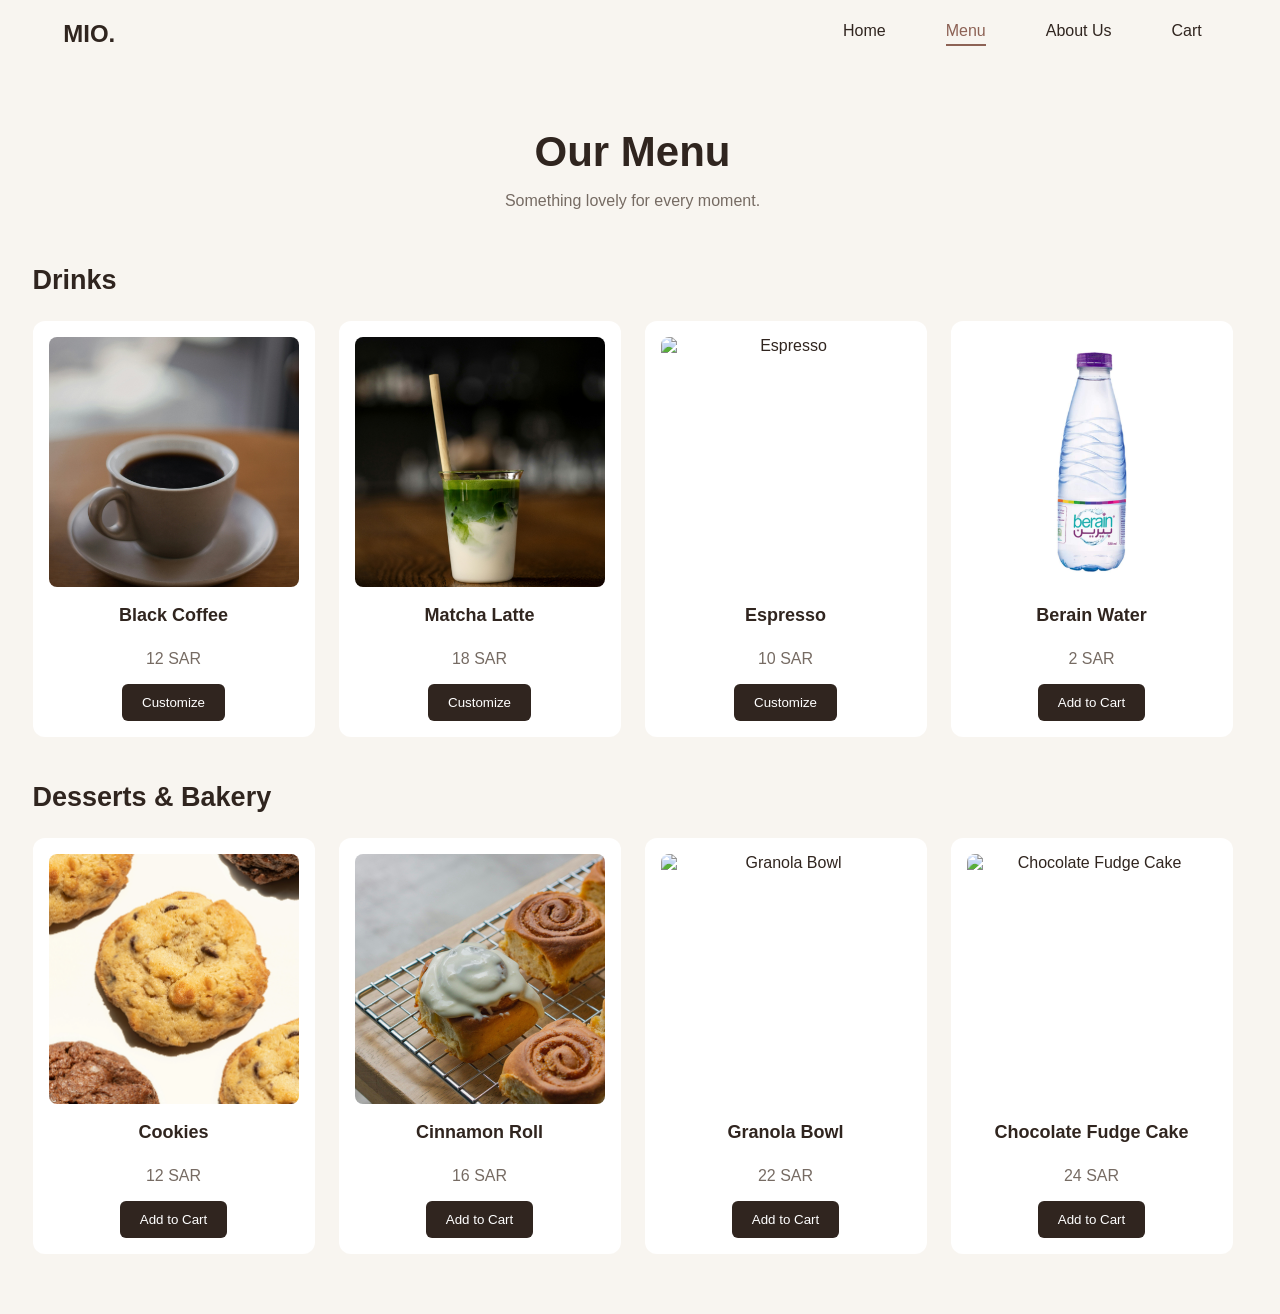
==== menu.html @ ea5eca4a "Add files via upload" ====
<!DOCTYPE html>
<html lang="en">

<head>
    <meta charset="UTF-8">
    <meta name="viewport" content="width=device-width, initial-scale=1.0">
    <title>Menu | MIO Café</title>
    <link rel="stylesheet" href="style.css">
</head>

<body>

    <header>
        <nav>
            <h2>MIO.</h2>

            <div>
                <a href="index.html">Home</a>
                <a href="menu.html">Menu</a>
                <a href="about.html">About Us</a>
                <a href="cart.html">
                    Cart <span id="cart-count" class="cart-count"></span>
                </a>
            </div>
        </nav>
    </header>

    <main class="menu-page">
        <h1>Our Menu</h1>
        <p>Something lovely for every moment.</p>

        <h2>Drinks</h2>

        <div class="menu-grid">

            <div class="menu-card">
                <img src="images/black_coffee.jpg" alt="Black Coffee">
                <h3>Black Coffee</h3>
                <p>12 SAR</p>
                <button onclick="openCustomize('Black Coffee', 12)">Customize</button>
            </div>

            <div class="menu-card">
                <img src="images/matcha.jpg" alt="Matcha Latte">
                <h3>Matcha Latte</h3>
                <p>18 SAR</p>
                <button onclick="openCustomize('Matcha Latte', 18)">Customize</button>
            </div>

            <div class="menu-card">
                <img src="images/espresso.jpg" alt="Espresso">
                <h3>Espresso</h3>
                <p>10 SAR</p>
                <button onclick="openCustomize('Espresso', 10)">Customize</button>
            </div>

            <div class="menu-card">
                <img src="images/berain.jpg" alt="Berain Water">
                <h3>Berain Water</h3>
                <p>2 SAR</p>
                <button onclick="addToCart('Berain Water', 2)">Add to Cart</button>
            </div>

        </div>

        <h2>Desserts & Bakery</h2>

        <div class="menu-grid">

            <div class="menu-card">
                <img src="images/cookies.jpg" alt="Cookies">
                <h3>Cookies</h3>
                <p>12 SAR</p>
                <button onclick="addToCart('Cookies', 12)">Add to Cart</button>
            </div>

            <div class="menu-card">
                <img src="images/cinnamon_roll.jpg" alt="Cinnamon Roll">
                <h3>Cinnamon Roll</h3>
                <p>16 SAR</p>
                <button onclick="addToCart('Cinnamon Roll', 16)">Add to Cart</button>
            </div>

            <div class="menu-card">
                <img src="images/granola_bowl.jpg" alt="Granola Bowl">
                <h3>Granola Bowl</h3>
                <p>22 SAR</p>
                <button onclick="addToCart('Granola Bowl', 22)">Add to Cart</button>
            </div>

            <div class="menu-card">
                <img src="images/chocolate_fudge_cake.jpg" alt="Chocolate Fudge Cake">
                <h3>Chocolate Fudge Cake</h3>
                <p>24 SAR</p>
                <button onclick="addToCart('Chocolate Fudge Cake', 24)">Add to Cart</button>
            </div>

        </div>
    </main>

    <div id="cart-popup" class="cart-popup">
        <div class="popup-content">
            <h2>✓ Added to Cart!</h2>
            <p id="added-product"></p>
            <button onclick="closeCartMessage()">Continue Shopping</button>
        </div>
    </div>

    <!-- Drink Customization Popup -->
    <div id="customize-popup" class="cart-popup">
        <div class="popup-content customize-content">

            <h2 id="customize-title">Customize Your Drink</h2>

            <div id="customize-options"></div>

            <h3 id="customize-price">Total: 0 SAR</h3>

            <button onclick="addCustomizedDrink()">
                Add to Cart
            </button>

            <button class="cancel-button" onclick="closeCustomize()">
                Cancel
            </button>

        </div>
    </div>

    <script src="script.js"></script>

</body>

</html>
---- style.css ----
html {
    scrollbar-gutter: stable;
}

body {
    background-color: #F8F5F0;
    color: #30251F;
    font-family: Arial, sans-serif;
    margin: 0;


    nav {
        display: flex;
        justify-content: space-between;
        align-items: center;
        padding: 20px 40px;
    }

    nav a {
        text-decoration: none;
        color: #30251F;
        margin-left: 25px;
    }

    .hero {
        display: flex;
        justify-content: space-between;
        align-items: center;
        gap: 40px;
        padding: 80px 60px;
        min-height: 60vh;
    }

    .hero-text {
        flex: 1;
    }

    .hero-text h1 {
        font-size: 48px;
        margin-bottom: 20px;
    }

    .hero-text p {
        font-size: 20px;
        margin-bottom: 40px;
    }

    .menu-btn {
        display: inline-block;
        background-color: #30251F;
        color: white;
        padding: 12px 25px;
        text-decoration: none;
        border-radius: 5px;
    }

    .coffee-images {
        display: flex;
        gap: 20px;
    }

    .coffee-images img {
        width: 220px;
        height: 320px;
        object-fit: cover;
        border-radius: 12px;
    }

    @media (max-width: 900px) {
        .hero {
            flex-direction: column;
            align-items: flex-start;
            padding: 40px 25px;
        }

        .hero-text h1 {
            font-size: 36px;
        }

        .coffee-images {
            width: 100%;
        }

        .coffee-images img {
            width: calc(50% - 10px);
            height: 260px;
        }
    }

    .menu-container .product-card img {
        width: 180px;
        height: 200px;
        object-fit: cover;
        border-radius: 10px;
    }

    .menu-container .product-card {
        width: 220px;
    }

    /* Menu Page */

    .menu-section {
        text-align: center;
        padding: 50px 40px;
    }

    .menu-section h1 {
        font-size: 40px;
        margin-bottom: 10px;
    }

    .menu-section>p {
        color: #7A6A60;
        margin-bottom: 40px;
    }

    .menu-container {
        display: flex;
        justify-content: center;
        flex-wrap: wrap;
        gap: 30px;
    }

    .product-card {
        background-color: #FFFFFF;
        padding: 20px;
        border-radius: 15px;
        width: 220px;
        text-align: center;
        box-shadow: 0 4px 15px rgba(0, 0, 0, 0.08);
    }

    .product-card button {
        background-color: #30251F;
        color: white;
        border: none;
        padding: 12px 25px;
        border-radius: 6px;
        cursor: pointer;
    }

    .product-card button:hover {
        background-color: #6B4F3F;
    }

    .cart-section {
        max-width: 1100px;
        margin: 80px auto;
        padding: 30px;
        text-align: center;
    }

    .cart-section h1 {
        font-size: 40px;
    }

    .cart-section>p {
        color: #7A6A60;
        margin-bottom: 40px;
    }

    .cart-item {
        display: flex;
        justify-content: space-between;
        background-color: white;
        padding: 20px;
        margin-bottom: 15px;
        border-radius: 10px;
    }

    #cart-total {
        margin-top: 30px;
    }

    .cart-popup {
        display: none;
        position: fixed;
        inset: 0;
        background-color: rgba(0, 0, 0, 0.45);
        justify-content: center;
        align-items: center;
        z-index: 1000;
    }

    .popup-content {
        background-color: #FFFFFF;
        padding: 40px;
        border-radius: 18px;
        text-align: center;
        width: 320px;
        max-width: calc(100% - 60px);
        box-shadow: 0 10px 30px rgba(0, 0, 0, 0.15);
    }

    .success-icon {
        font-size: 30px;
        color: #62846B;
        margin-bottom: 15px;
    }

    .popup-content h2 {
        color: #30251F;
    }

    .popup-content p {
        color: #7A6A60;
        line-height: 1.6;
    }

    .popup-content button {
        background-color: #30251F;
        color: white;
        border: none;
        padding: 12px 25px;
        border-radius: 6px;
        cursor: pointer;
        margin-top: 15px;
    }

    .popup-content button:hover {
        background-color: #6B4F3F;
    }

    .cart-item {
        align-items: center;
        gap: 15px;
    }

    .cart-item button {
        background-color: #8B5E52;
        color: white;
        border: none;
        padding: 8px 15px;
        border-radius: 6px;
        cursor: pointer;
    }

    .cart-item button:hover {
        background-color: #6B4035;
    }

    .quantity-controls {
        display: flex;
        align-items: center;
        gap: 12px;
    }

    .quantity-controls button {
        background-color: #F8F5F0;
        color: #30251F;
        border: 1px solid #D8C9BE;
        padding: 8px 12px;
        border-radius: 6px;
        cursor: pointer;
    }

    .quantity-controls button:hover {
        background-color: #E8DDD3;
    }

    .quantity-controls span {
        font-weight: bold;
        min-width: 20px;
        text-align: center;
    }

    /* About Us Page */

    .about-section {
        display: flex;
        align-items: center;
        justify-content: space-between;
        gap: 70px;
        max-width: 1100px;
        margin: 70px auto;
        padding: 40px;
    }

    .about-text {
        flex: 1;
    }

    .about-text h1 {
        font-size: 42px;
        margin-bottom: 15px;
    }

    .about-text h2 {
        font-size: 22px;
        color: #8B6F5A;
        margin-bottom: 25px;
    }

    .about-text p {
        font-size: 16px;
        line-height: 1.9;
        color: #5C4A3F;
        margin-bottom: 20px;
    }

    .about-quote {
        font-weight: bold;
        font-style: italic;
        color: #30251F !important;
    }

    .about-image img {
        width: 350px;
        height: 450px;
        object-fit: cover;
        border-radius: 15px;
    }

    @media (max-width: 900px) {
        .about-section {
            flex-direction: column;
            margin: 30px auto;
            padding: 25px;
            gap: 30px;
        }

        .about-image img {
            width: 100%;
            max-width: 350px;
            height: auto;
        }
    }

    /* Minimal Home Page */

    .home-minimal {
        min-height: calc(100vh - 110px);
        display: flex;
        flex-direction: column;
        align-items: center;
        justify-content: center;
        text-align: center;
        padding: 40px 20px;
        box-sizing: border-box;
    }

    .home-label {
        font-size: 12px;
        letter-spacing: 4px;
        color: #8B6F5A;
        margin-bottom: 25px;
    }

    .home-minimal h1 {
        font-size: clamp(36px, 5vw, 65px);
        color: #30251F;
        font-weight: 600;
        margin: 0 0 20px;
    }

    .home-description {
        font-size: 17px;
        color: #76665A;
        margin-bottom: 35px;
    }

    .home-button {
        display: inline-block;
        background-color: #30251F;
        color: white;
        padding: 15px 30px;
        border-radius: 6px;
        text-decoration: none;
        font-size: 15px;
        transition: 0.3s;
    }

    .home-button:hover {
        background-color: #5C4A3F;
        transform: translateY(-2px);
    }

    /* Menu Page */
    .menu-page {
        max-width: 1200px;
        margin: 60px auto;
        padding: 0 30px;
        text-align: center;
    }

    .menu-page h1 {
        font-size: 42px;
        color: #30251F;
        margin-bottom: 10px;
    }

    .menu-page>p {
        color: #766B63;
        margin-bottom: 55px;
    }

    .menu-page h2 {
        text-align: left;
        font-size: 27px;
        color: #30251F;
        margin: 45px 0 25px;
    }

    /* Product Grid */
    .menu-grid {
        display: grid;
        grid-template-columns: repeat(4, 1fr);
        gap: 24px;
    }

    /* Product Cards */
    .menu-card {
        background: #FFFFFF;
        padding: 16px;
        border-radius: 12px;
        text-align: center;
        transition: transform 0.3s ease, box-shadow 0.3s ease;
        display: flex;
        flex-direction: column;
        align-items: center;
    }

    .menu-card:hover {
        transform: translateY(-5px);
        box-shadow: 0 8px 20px rgba(0, 0, 0, 0.08);
    }

    .menu-card img {
        display: block;
        width: 100%;
        aspect-ratio: 1 / 1;
        object-fit: cover;
        border-radius: 8px;
    }

    .menu-card h3 {
        font-size: 18px;
        margin: 18px 0 8px;
        color: #30251F;
    }

    .menu-card p {
        margin-bottom: 16px;
        color: #766B63;
    }

    .menu-card button {
        background: #30251F;
        color: white;
        border: none;
        padding: 11px 20px;
        border-radius: 6px;
        cursor: pointer;
        margin-top: auto;
        transition: background-color 0.3s ease;
    }

    .menu-card button:hover {
        background: #59483D;
    }

    /* Responsive Menu */
    @media (max-width: 900px) {
        .menu-grid {
            grid-template-columns: repeat(2, 1fr);
        }
    }

    @media (max-width: 500px) {
        .menu-grid {
            grid-template-columns: 1fr;
        }
    }

    /* Drink Customization */
    .customize-content {
        width: 90%;
        max-width: 400px;
        text-align: left;
    }

    .customize-content h2 {
        text-align: center;
        margin-bottom: 25px;
    }

    #customize-options label {
        display: block;
        margin: 15px 0 8px;
        font-weight: 600;
        color: #30251F;
    }

    #customize-options select {
        width: 100%;
        padding: 12px;
        border: 1px solid #D8D0C8;
        border-radius: 7px;
        background: #FFFFFF;
        color: #30251F;
        font-size: 15px;
    }

    #customize-price {
        text-align: center;
        margin: 25px 0 18px;
        color: #30251F;
    }

    .customize-content>button {
        width: 100%;
        margin-top: 10px;
    }

    .customize-content .cancel-button {
        background: #EEE9E3;
        color: #30251F;
    }

    .customize-content .cancel-button:hover {
        background: #DDD5CD;
    }

    /* Fix Navigation Bar */
    header nav {
        display: flex;
        justify-content: space-between;
        align-items: center;
        padding: 20px 5%;
    }

    header nav ul {
        display: flex;
        align-items: center;
        gap: 30px;
        list-style: none;
        margin: 0;
        padding: 0;
    }

    header nav ul li {
        list-style: none;
    }

    header nav ul li a {
        text-decoration: none;
        color: #30251F;
    }

    /* Cart Alignment */
    .cart-item {
        display: grid;
        grid-template-columns: minmax(0, 2fr) 110px 160px 120px;
        align-items: center;
        gap: 20px;
        padding: 24px 30px;
    }

    .cart-item>span:first-child {
        text-align: left;
    }

    .cart-item>span:nth-child(2) {
        text-align: center;
        white-space: nowrap;
    }

    .cart-item .quantity-controls {
        display: flex;
        align-items: center;
        justify-content: center;
        gap: 12px;
    }

    .cart-item>button {
        justify-self: end;
    }

    @media (max-width: 700px) {
        .cart-item {
            grid-template-columns: 1fr auto;
            gap: 15px;
            padding: 20px;
        }

        .cart-item>span:nth-child(2) {
            text-align: right;
        }

        .cart-item .quantity-controls {
            justify-content: flex-start;
        }
    }

    /* Improve Cart Layout */
    .cart-item {
        grid-template-columns: minmax(260px, 2fr) 110px 160px 120px;
        gap: 15px;
    }

    .cart-item>span:first-child {
        min-width: 0;
        overflow-wrap: normal;
    }

    @media (max-width: 900px) {
        .cart-item {
            grid-template-columns: 1fr auto;
        }
    }

    /* Final Cart Layout Fix */
    #cart-items {
        width: 100%;
        max-width: 1100px;
        margin: 0 auto;
    }

    .cart-item {
        width: 100%;
        box-sizing: border-box;
        display: grid;
        grid-template-columns: minmax(0, 2.5fr) 100px 160px 110px;
        align-items: center;
        gap: 15px;
    }

    .cart-item>span:first-child {
        min-width: 0;
        overflow-wrap: break-word;
    }

    .cart-item>button {
        justify-self: end;
    }

    @media (max-width: 700px) {
        .cart-item {
            grid-template-columns: 1fr auto;
        }
    }

    /* Active Navigation Link */
    header nav ul li a {
        position: relative;
        padding-bottom: 6px;
        transition: color 0.3s ease;
    }

    header nav ul li a:hover,
    header nav ul li a.active {
        color: #8D6255;
    }

    header nav ul li a.active {
        font-weight: 600;
    }

    header nav ul li a.active::after {
        content: "";
        position: absolute;
        left: 0;
        bottom: 0;
        width: 100%;
        height: 2px;
        background: #8D6255;
        border-radius: 2px;
    }

    /* Cart Counter */
    .cart-count {
        display: inline-flex;
        align-items: center;
        justify-content: center;
        min-width: 20px;
        height: 20px;
        padding: 0 5px;
        box-sizing: border-box;
        border-radius: 50px;
        background: #8D6255;
        color: white;
        font-size: 12px;
        font-weight: 600;
        margin-left: 5px;
    }

    .cart-count:empty {
        display: none;
    }

    /* Unified Navigation */
    nav {
        display: flex;
        justify-content: space-between;
        align-items: center;
        padding: 25px 5%;
    }

    nav h2 {
        font-size: 24px;
        font-weight: 700;
        margin: 0;
        color: #30251F;
    }

    nav>div {
        display: flex;
        align-items: center;
        gap: 35px;

    }

    nav>div>a {
        position: relative;
        text-decoration: none;
        color: #30251F;
        font-size: 16px;
        padding-bottom: 6px;
    }

    nav>div>a.active {
        color: #8D6255;

    }

    nav>div>a.active::after {
        content: "";
        position: absolute;
        left: 0;
        bottom: 0;
        width: 100%;
        height: 2px;
        background: #8D6255;
    }

    .cart-count {
        display: inline-flex;
        justify-content: center;
        align-items: center;
        min-width: 20px;
        height: 20px;
        padding: 0 5px;
        box-sizing: border-box;
        border-radius: 20px;
        background: #8D6255;
        color: white;
        font-size: 12px;
        font-weight: 600;
        margin-left: 5px;
    }

    .cart-count:empty {
        display: none;
    }

    /* Minimal About Us Page */
    .about-minimal {
        min-height: 75vh;
        max-width: 750px;
        margin: 0 auto;
        padding: 80px 25px;
        box-sizing: border-box;
        display: flex;
        flex-direction: column;
        align-items: center;
        justify-content: center;
        text-align: center;
    }

    .about-label {
        font-size: 12px;
        letter-spacing: 3px;
        color: #8D6255;
        margin-bottom: 20px;
    }

    .about-minimal h1 {
        font-size: clamp(40px, 5vw, 64px);
        color: #30251F;
        margin: 0 0 15px;
    }

    .about-minimal h2 {
        font-size: 22px;
        color: #96745D;
        margin: 0 0 30px;
    }

    .about-description {
        font-size: 17px;
        line-height: 1.9;
        color: #65554C;
        margin: 0 0 20px;
    }

    .about-signature {
        margin-top: 20px;
        font-size: 17px;
        font-style: italic;
        font-weight: 600;
        color: #30251F;
    }

    /* Cart Width Improvement */

    /* Cart Layout Fix */
    #cart-items {
        width: 90%;
        max-width: 1100px;
        margin: 0 auto;
    }

    #cart-items .cart-item {
        display: grid;
        grid-template-columns: minmax(0, 3fr) 110px 160px 110px;
        align-items: center;
        gap: 20px;
        width: 100%;
        box-sizing: border-box;
    }

    #cart-items .cart-item>span:first-child {
        min-width: 0;
        overflow-wrap: normal;
        word-break: normal;
    }
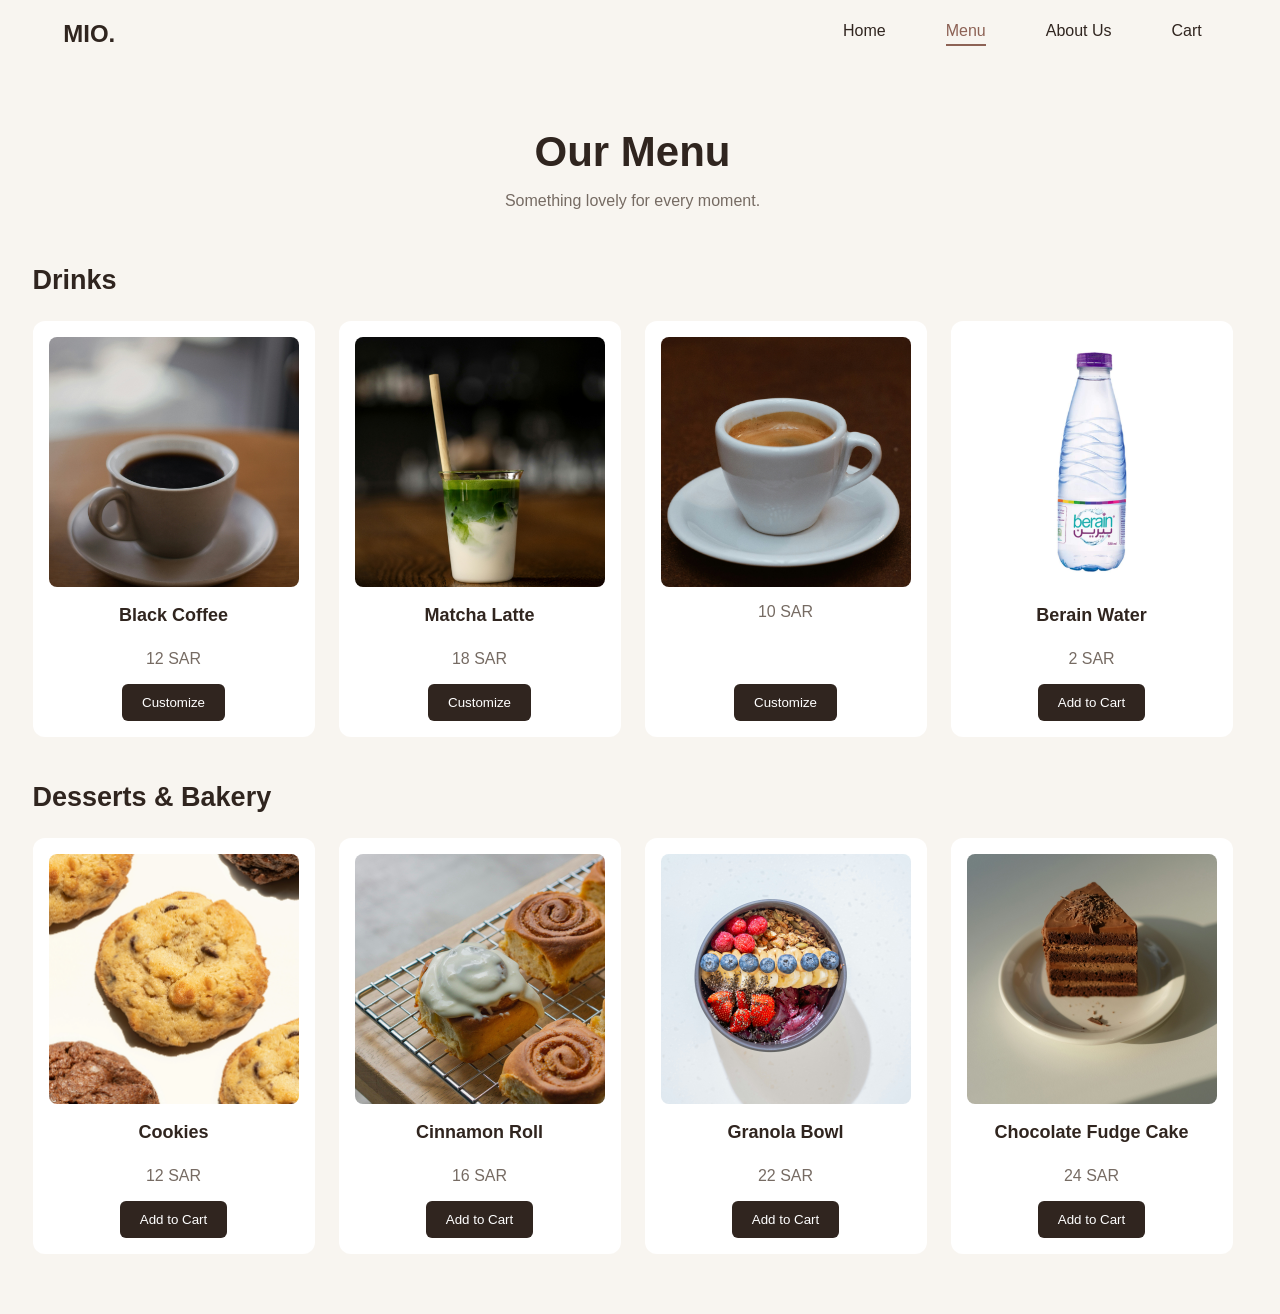
==== commit 7c7f343f: "Add files via upload Fix menu images" ====
--- a/menu.html
+++ b/menu.html
@@ -48,8 +48,7 @@
             </div>
 
             <div class="menu-card">
-                <img src="images/espresso.jpg" alt="Espresso">
-                <h3>Espresso</h3>
+                <img src="images/Espresso.jpg" alt="Espresso">
                 <p>10 SAR</p>
                 <button onclick="openCustomize('Espresso', 10)">Customize</button>
             </div>
@@ -82,14 +81,14 @@
             </div>
 
             <div class="menu-card">
-                <img src="images/granola_bowl.jpg" alt="Granola Bowl">
+                <img src="images/Granola_Bowl.jpg" alt="Granola Bowl">
                 <h3>Granola Bowl</h3>
                 <p>22 SAR</p>
                 <button onclick="addToCart('Granola Bowl', 22)">Add to Cart</button>
             </div>
 
             <div class="menu-card">
-                <img src="images/chocolate_fudge_cake.jpg" alt="Chocolate Fudge Cake">
+                <img src="images/Chocolate_Fudge_Cake.jpg" alt="Chocolate Fudge Cake">
                 <h3>Chocolate Fudge Cake</h3>
                 <p>24 SAR</p>
                 <button onclick="addToCart('Chocolate Fudge Cake', 24)">Add to Cart</button>
